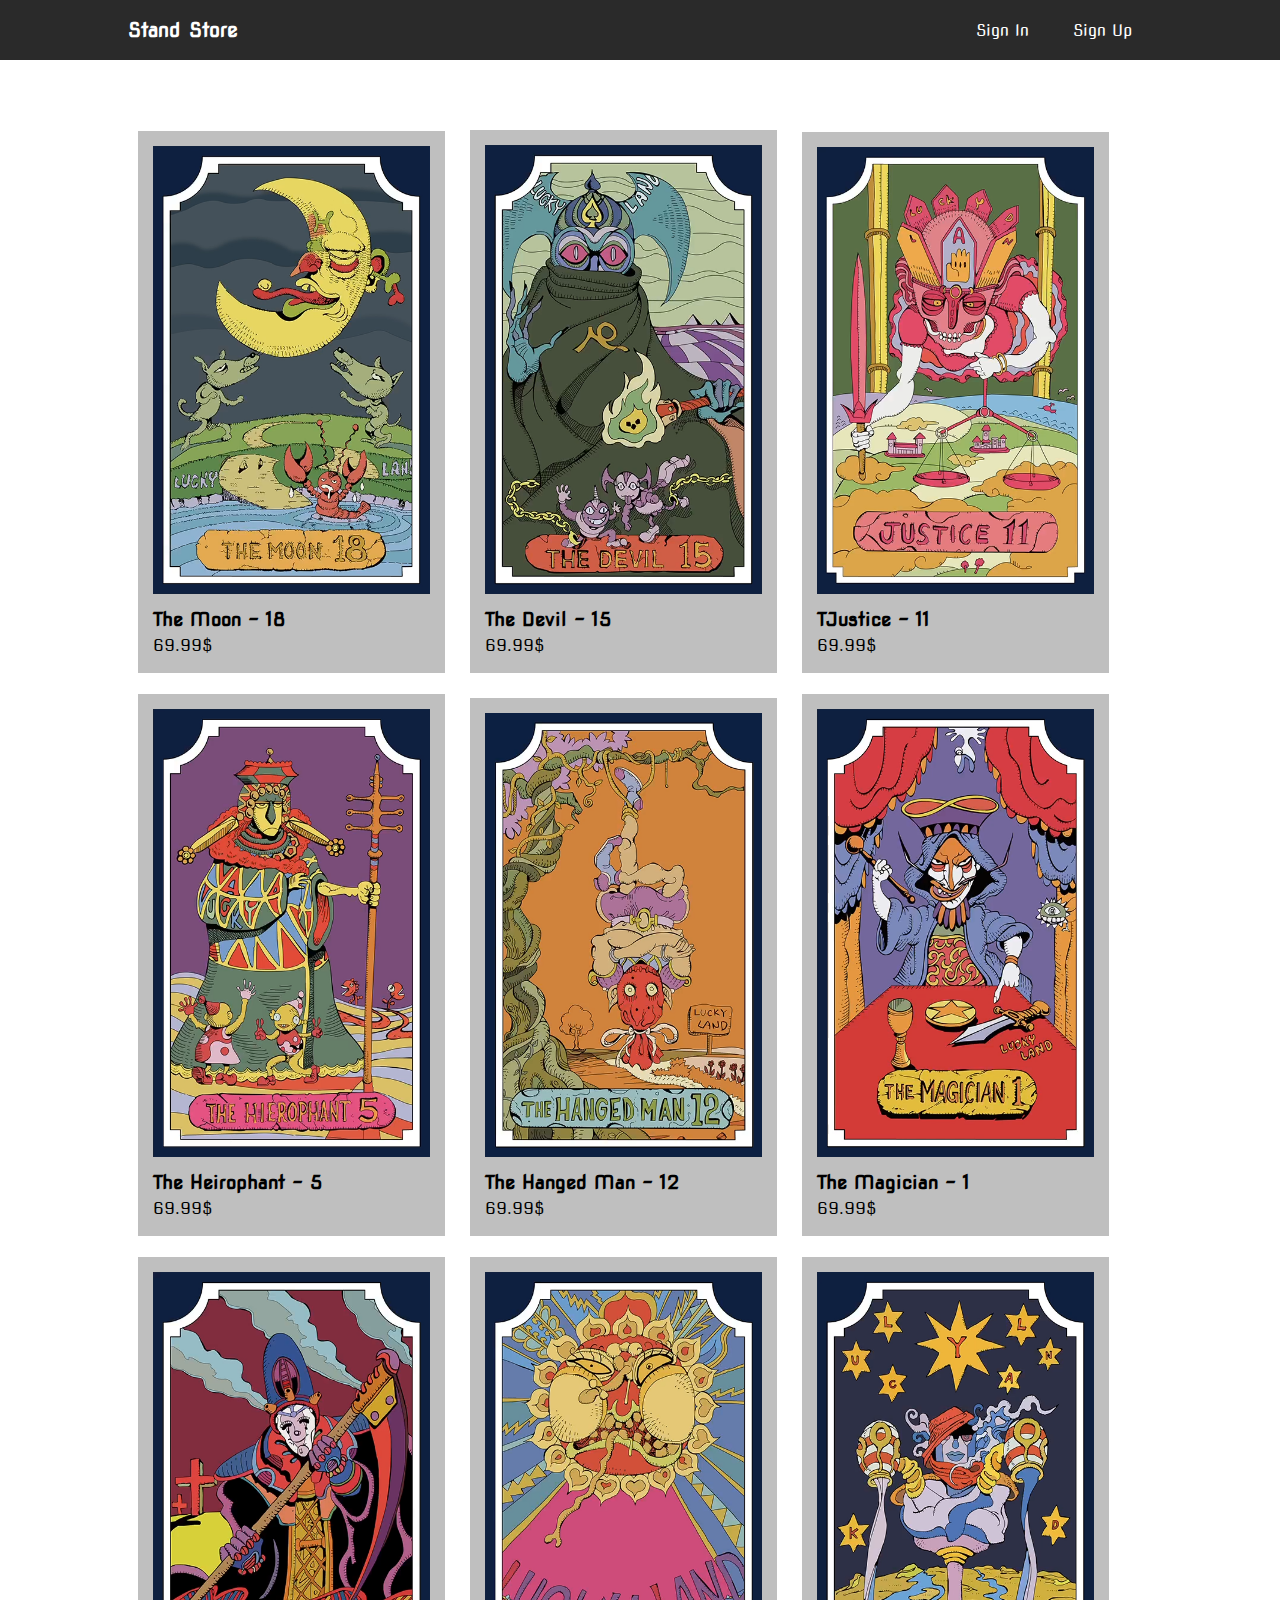
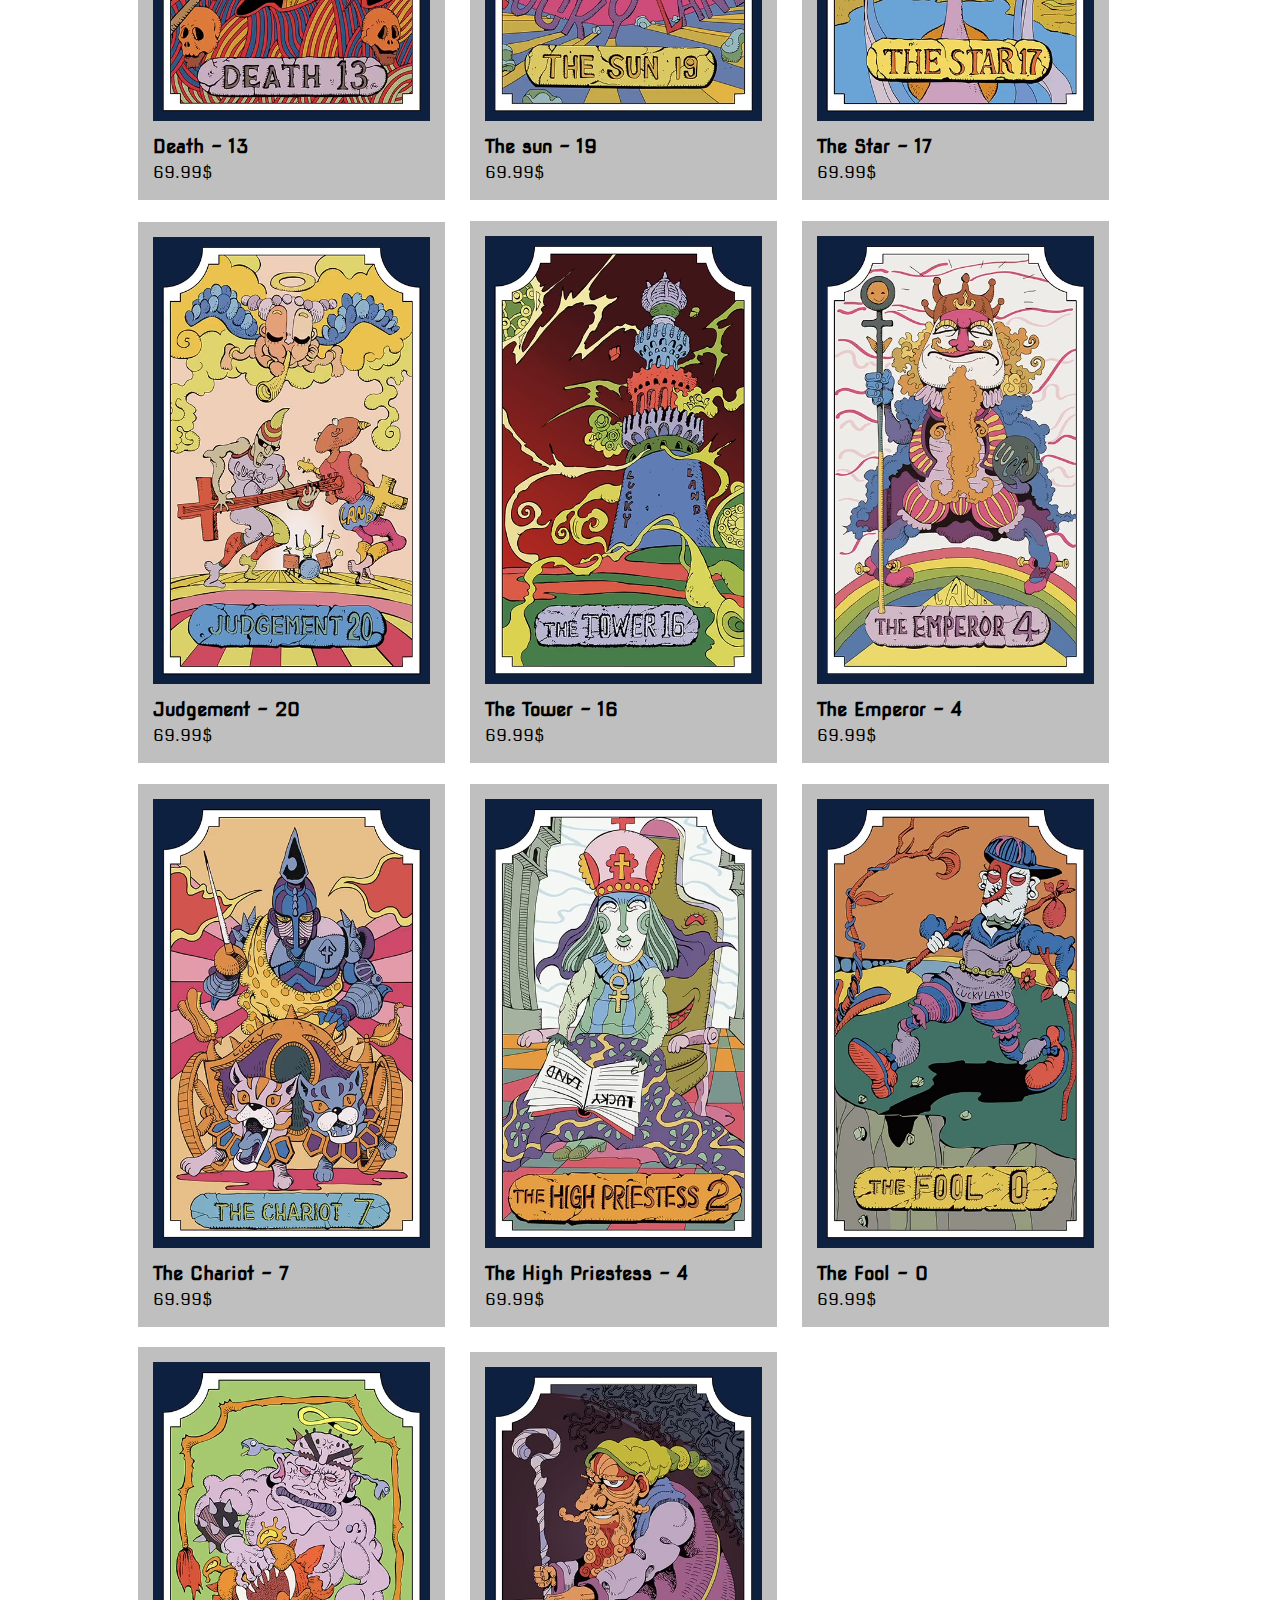
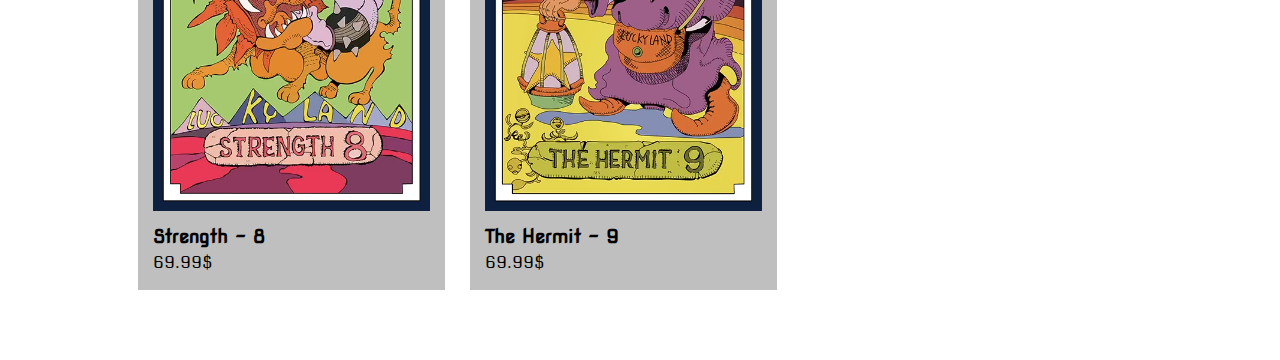
==== index.html @ e687d88b "." ====
<!DOCTYPE html>
<html lang="en">
  <head>
    <!-- Icons -->
    <link
      rel="stylesheet"
      href="https://cdnjs.cloudflare.com/ajax/libs/font-awesome/6.4.0/css/all.min.css"
    />
    <!-- Fonts -->
    <link
      href="https://fonts.googleapis.com/css?family=Nova+Square:regular"
      rel="stylesheet"
    />
    <!-- Links -->
    <link rel="stylesheet" href="css/style.css" />

    <!-- Meta -->
    <meta name="description" content="" />
    <meta name="keywords" content="" />
    <meta charset="UTF-8" />
    <meta http-equiv="X-UA-Compatible" content="IE=edge" />
    <meta name="viewport" content="width=device-width, initial-scale=1.0" />

    <title>Home</title>
  </head>
  <body>
    <script defer src="js/parts.js"></script>
    <script defer src="js/script.js"></script>

    <header id="main-header"><!-- Data is filled with JS --></header>

    <section class="home-page">
      <div class="sizing-container">
        <div class="product-content" id="product-frame">
          <!-- Data is filled with JS -->
        </div>
        <!-- ./home-content -->
      </div>
      <!-- ./sizing-container -->
    </section>
    <!-- ./home-page -->
  </body>
</html>
---- css/style.css ----
* {
  text-decoration: none;
  list-style-type: none;
  margin: 0;
  padding: 0;
  box-sizing: border-box;
}
.nova {
  font-family: "nova square", sans-serif;
}
.abs {
  position: absolute;
}
.rel {
  position: relative;
}
.sizing-container {
  width: 80%;
  margin: 0 auto;
}

/*---------------------------Header----------------------------*/
header {
  background-color: #2a2a2a;
  height: 60px;
}
.header-content {
  height: 60px;
  display: flex;
  align-items: center;
  justify-content: space-between;
}
.header-content .brand {
  font-weight: bolder;
  font-size: 50px;
}
.header-content .brand {
  font-family: "Nova Square", cursive;
  font-size: 20px;
  font-weight: bold;
  color: white;
}
nav {
  height: 100%;
  position: relative;
}
#pre-sign {
  position: absolute;
}
nav ul {
  display: flex;
}
nav ul li {
  width: 100px;
  text-align: center;
}
nav li a {
  font-family: "nova square", sans-serif;
  display: block;
  padding: 21px 10px;
  margin: 0 5px;
  color: white;
}
/*---------------------------Login & Signup Form----------------------------*/
.alert {
  color: red;
  text-align: center;
  margin: 60px;
  font-size: 40px;
  opacity: 0;
  transition: all 0.4s;
}
.section-form {
  position: absolute;
  transform: translate(-50%, -50%);
  top: 50%;
  left: 50%;
  width: 50%;
  height: auto;
  padding: 20px;
  background-color: #232323;
  border-radius: 20px;
  text-align: center;
}
.section-form h2 {
  font-weight: bolder;
  color: white;
  font-size: 35px;
  margin-bottom: 30px;
  cursor: default;
}

.section-form input[type="text"],
.section-form input[type="password"],
.section-form input[type="email"] {
  position: relative;
  display: inline-block;
  width: 250px;
  height: 30px;
  margin-bottom: 15px;
  padding-left: 25px;
  outline: none;
  border: 1px solid #b8b8b8b1;
  border-bottom: 2px solid blue;
}
.section-form input[type="submit"] {
  width: 150px;
  height: 40px;
  font-size: 16px;
  font-weight: 600;
  margin: 5px;
  border-radius: 20px;
  cursor: pointer;
  transition: all 0.2s;
}
.section-form input:invalid {
  border-bottom: 2px solid red;
}
.section-form input[type="submit"]:hover {
  transform: scale(1.1);
}
/*---------------------------Products----------------------------*/
.product-content {
  margin: 60px 0;
}
.product-item {
  position: relative;
  display: inline-block;
  width: 30%;
  margin: 1%;
  padding: 15px;
  background-color: rgba(75, 75, 75, 0.358);
  cursor: pointer;
  line-height: 1.5;
}
.product-item-img {
  margin-bottom: 5px;
  width: 100%;
  transition: all 0.2s;
}
.product-action {
  position: absolute;
  width: 100%;
  text-align: center;
  top: 45%;
  left: 50%;
  transform: translate(-50%, -50%);
  z-index: 2;
  opacity: 0;
  visibility: hidden;
  transition: all 0.3s;
}
.product-action-icon {
  padding: 20px;
  background-color: #2a2a2a;
  color: white;
  transition: all 0.2s;
  font-size: 20px;
}

.product-item::after {
  content: "";
  background-color: black;
  position: absolute;
  top: 0;
  bottom: 0;
  right: 0;
  left: 0;
  opacity: 0;
  transition: all 0.2s;
  z-index: 1;
}
.product-item:hover::after {
  opacity: 0.4;
}
.product-item:hover .product-action {
  opacity: 1;
  visibility: visible;
}
.product-item:hover > .product-item-img {
  transform: scale(1.03);
}
.product-action-icon:hover {
  padding: 25px;
}
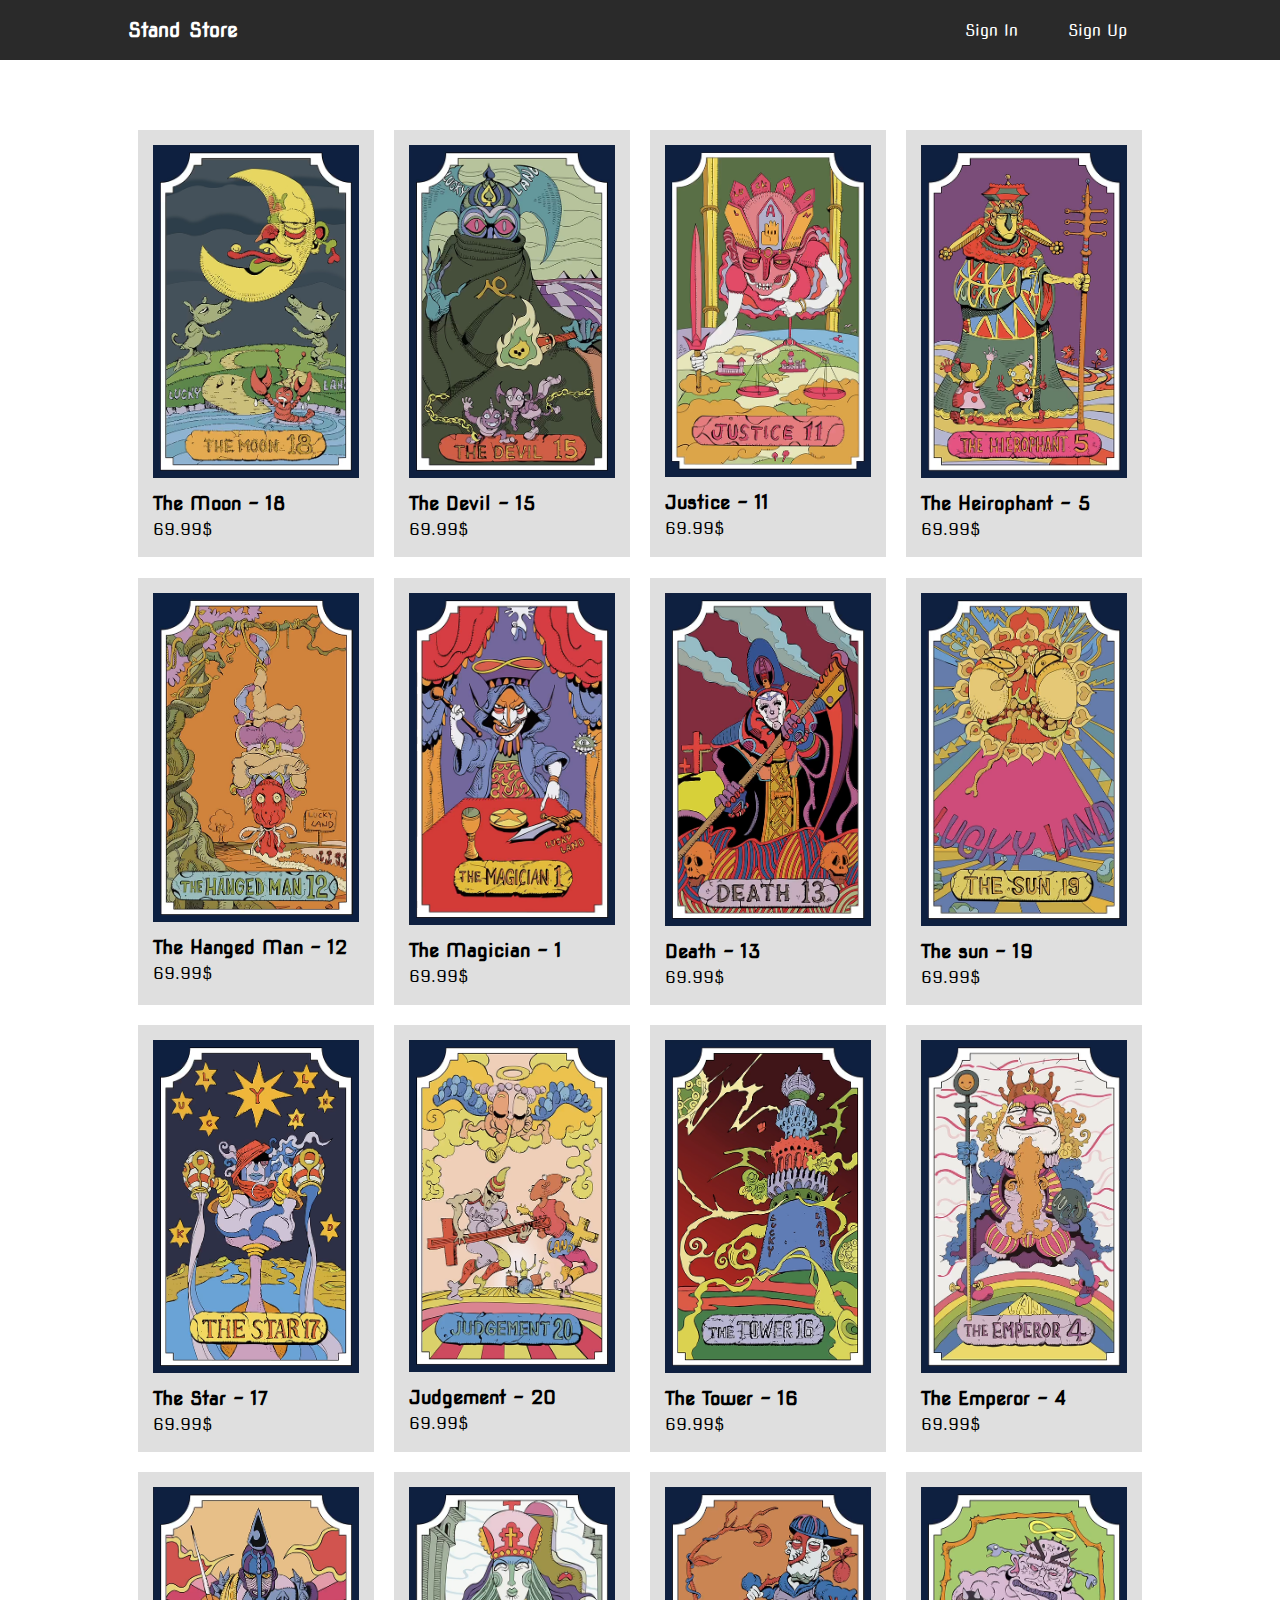
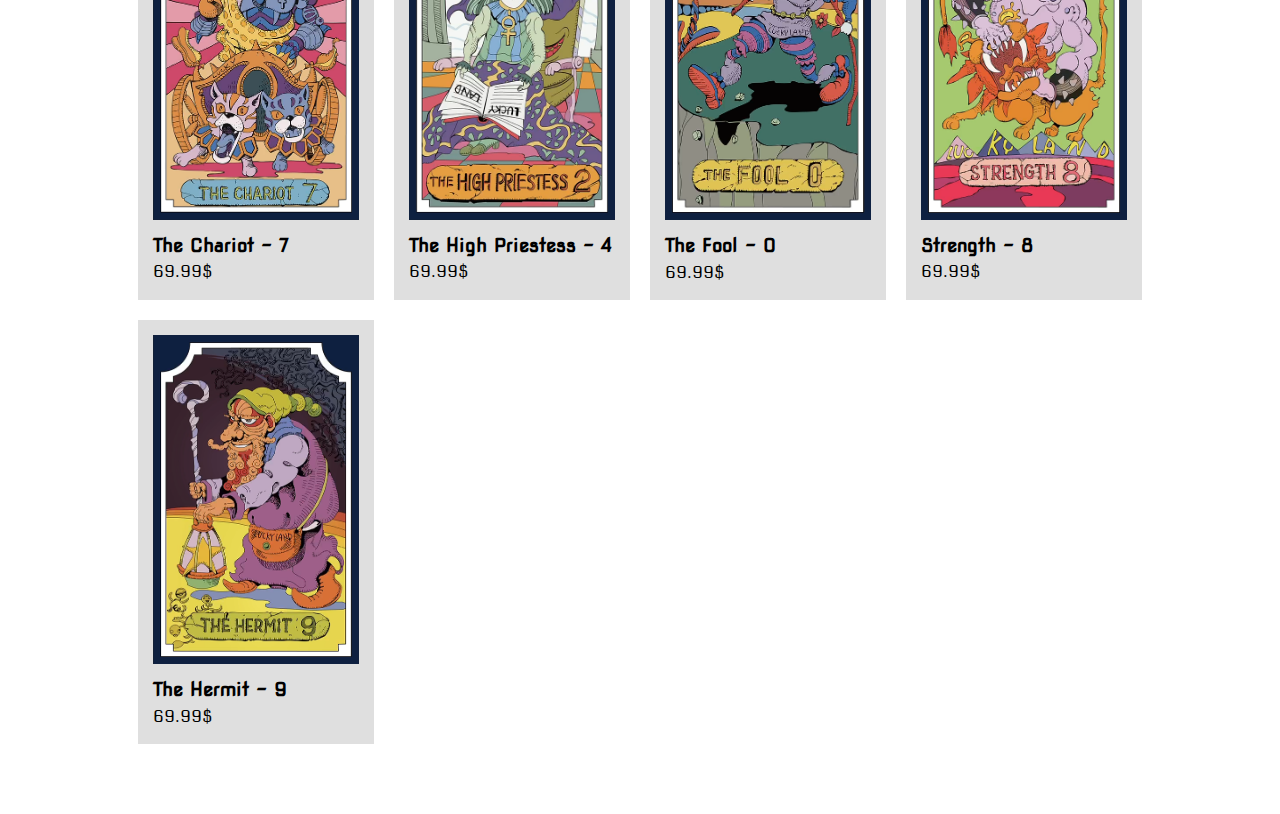
==== commit b3f8a82e: "added the mini cart window and finalized its style. fixed some js code in the script.js file:     fi" ====
--- a/index.html
+++ b/index.html
@@ -26,16 +26,16 @@
   <body>
     <script defer src="js/parts.js"></script>
     <script defer src="js/script.js"></script>
-
     <header id="main-header"><!-- Data is filled with JS --></header>
 
     <section class="home-page">
       <div class="sizing-container">
         <div class="product-content" id="product-frame">
-          <!-- Data is filled with JS -->
+          <!-- Data is filled via JS -->
         </div>
         <!-- ./home-content -->
       </div>
+
       <!-- ./sizing-container -->
     </section>
     <!-- ./home-page -->
--- a/css/style.css
+++ b/css/style.css
@@ -18,7 +18,6 @@
   width: 80%;
   margin: 0 auto;
 }
-
 /*---------------------------Header----------------------------*/
 header {
   background-color: #2a2a2a;
@@ -41,48 +40,118 @@
   color: white;
 }
 nav {
+  position: relative;
   height: 100%;
-  position: relative;
+  width: 400px;
 }
 #pre-sign {
   position: absolute;
 }
+#post-sign {
+  opacity: 0;
+  visibility: hidden;
+}
 nav ul {
   display: flex;
+  justify-content: end;
+  align-items: center;
+  height: 100%;
+  width: 100%;
 }
 nav ul li {
-  width: 100px;
-  text-align: center;
-}
-nav li a {
-  font-family: "nova square", sans-serif;
-  display: block;
-  padding: 21px 10px;
-  margin: 0 5px;
-  color: white;
+  display: flex;
+  justify-content: center;
+  align-items: center;
+  margin: 5px;
+}
+nav ul li a {
+  color: white;
+  padding: 20px;
+  transition: all 0.2s;
+}
+nav ul li a:hover {
+  color: firebrick;
+}
+#logged-cart {
+  position: relative;
+  height: 100%;
+}
+#logged-cart .mini-cart {
+  position: absolute;
+  top: 100%;
+  width: 300px;
+  text-align: center;
+  background-color: white;
+  border: 2px solid black;
+  border-top: none;
+  transform: scale(1, 0);
+  transform-origin: top;
+  transition: 0.2s;
+  z-index: 5;
+}
+
+#logged-cart .mini-cart-item {
+  height: 30px;
+  display: flex;
+  justify-content: space-between;
+  align-items: center;
+  padding: 0 10px;
+}
+#logged-cart .mini-cart-item:hover {
+  background-color: whitesmoke;
+  border-top: 1px solid black;
+  border-bottom: 1px solid black;
+  cursor: pointer;
+}
+#badge {
+  background-color: firebrick;
+  height: 30px;
+  min-width: 30px;
+  border-radius: 5px;
+  color: white;
+  text-align: center;
+  line-height: 30px;
+  font-weight: bold;
+  padding: 0 5px;
+}
+#logged-cart:hover .mini-cart {
+  transform: scale(1, 1);
 }
 /*---------------------------Login & Signup Form----------------------------*/
+.alerts {
+  height: 100px;
+}
 .alert {
+  top: 50%;
+  left: 50%;
+  transform: translate(-50%, -50%);
+  width: 100%;
+  text-align: center;
+  font-size: 30px;
+  font-weight: bold;
   color: red;
-  text-align: center;
-  margin: 60px;
-  font-size: 40px;
   opacity: 0;
   transition: all 0.4s;
 }
-.section-form {
+.login-form {
+  height: 250px;
+}
+.register-form {
+  height: 340px;
+}
+.form-content {
   position: absolute;
   transform: translate(-50%, -50%);
   top: 50%;
   left: 50%;
-  width: 50%;
+  min-width: 30%;
   height: auto;
   padding: 20px;
   background-color: #232323;
   border-radius: 20px;
   text-align: center;
 }
-.section-form h2 {
+.form-content h2 {
   font-weight: bolder;
   color: white;
   font-size: 35px;
@@ -90,46 +159,59 @@
   cursor: default;
 }
 
-.section-form input[type="text"],
-.section-form input[type="password"],
-.section-form input[type="email"] {
-  position: relative;
-  display: inline-block;
-  width: 250px;
+.form-content input[type="text"],
+.form-content input[type="password"],
+.form-content input[type="email"] {
+  position: relative;
+  display: block;
+  width: 60%;
   height: 30px;
+  margin: auto;
   margin-bottom: 15px;
   padding-left: 25px;
   outline: none;
   border: 1px solid #b8b8b8b1;
   border-bottom: 2px solid blue;
 }
-.section-form input[type="submit"] {
+.form-content input[type="submit"] {
   width: 150px;
   height: 40px;
   font-size: 16px;
   font-weight: 600;
-  margin: 5px;
+  margin: 5px 0 10px;
   border-radius: 20px;
   cursor: pointer;
   transition: all 0.2s;
 }
-.section-form input:invalid {
+.form-to {
+  color: white;
+  text-align: left;
+}
+.form-to a {
+  margin: 0 10px;
+  color: rgb(89, 89, 255);
+}
+/*---------------------------Login & Signup Form Effects----------------------------*/
+.form-content input:invalid {
   border-bottom: 2px solid red;
 }
-.section-form input[type="submit"]:hover {
+.form-content input[type="submit"]:hover {
   transform: scale(1.1);
 }
 /*---------------------------Products----------------------------*/
 .product-content {
+  display: flex;
   margin: 60px 0;
+  justify-content: space-between;
+  flex-wrap: wrap;
 }
 .product-item {
   position: relative;
   display: inline-block;
-  width: 30%;
+  width: 23%;
   margin: 1%;
   padding: 15px;
-  background-color: rgba(75, 75, 75, 0.358);
+  background-color: rgba(0, 0, 0, 0.125);
   cursor: pointer;
   line-height: 1.5;
 }
@@ -137,6 +219,7 @@
   margin-bottom: 5px;
   width: 100%;
   transition: all 0.2s;
+  z-index: 2;
 }
 .product-action {
   position: absolute;
@@ -149,15 +232,19 @@
   opacity: 0;
   visibility: hidden;
   transition: all 0.3s;
+  z-index: 4;
 }
 .product-action-icon {
-  padding: 20px;
+  padding: 5%;
   background-color: #2a2a2a;
   color: white;
-  transition: all 0.2s;
-  font-size: 20px;
-}
-
+  font-size: x-large;
+  transition: all 0.2s;
+  /*Attributes for the button only*/
+  border: none;
+  cursor: pointer;
+}
+/*---------------------------Products Effects----------------------------*/
 .product-item::after {
   content: "";
   background-color: black;
@@ -168,7 +255,7 @@
   left: 0;
   opacity: 0;
   transition: all 0.2s;
-  z-index: 1;
+  z-index: 3;
 }
 .product-item:hover::after {
   opacity: 0.4;
@@ -181,5 +268,5 @@
   transform: scale(1.03);
 }
 .product-action-icon:hover {
-  padding: 25px;
-}
+  padding: 7%;
+}
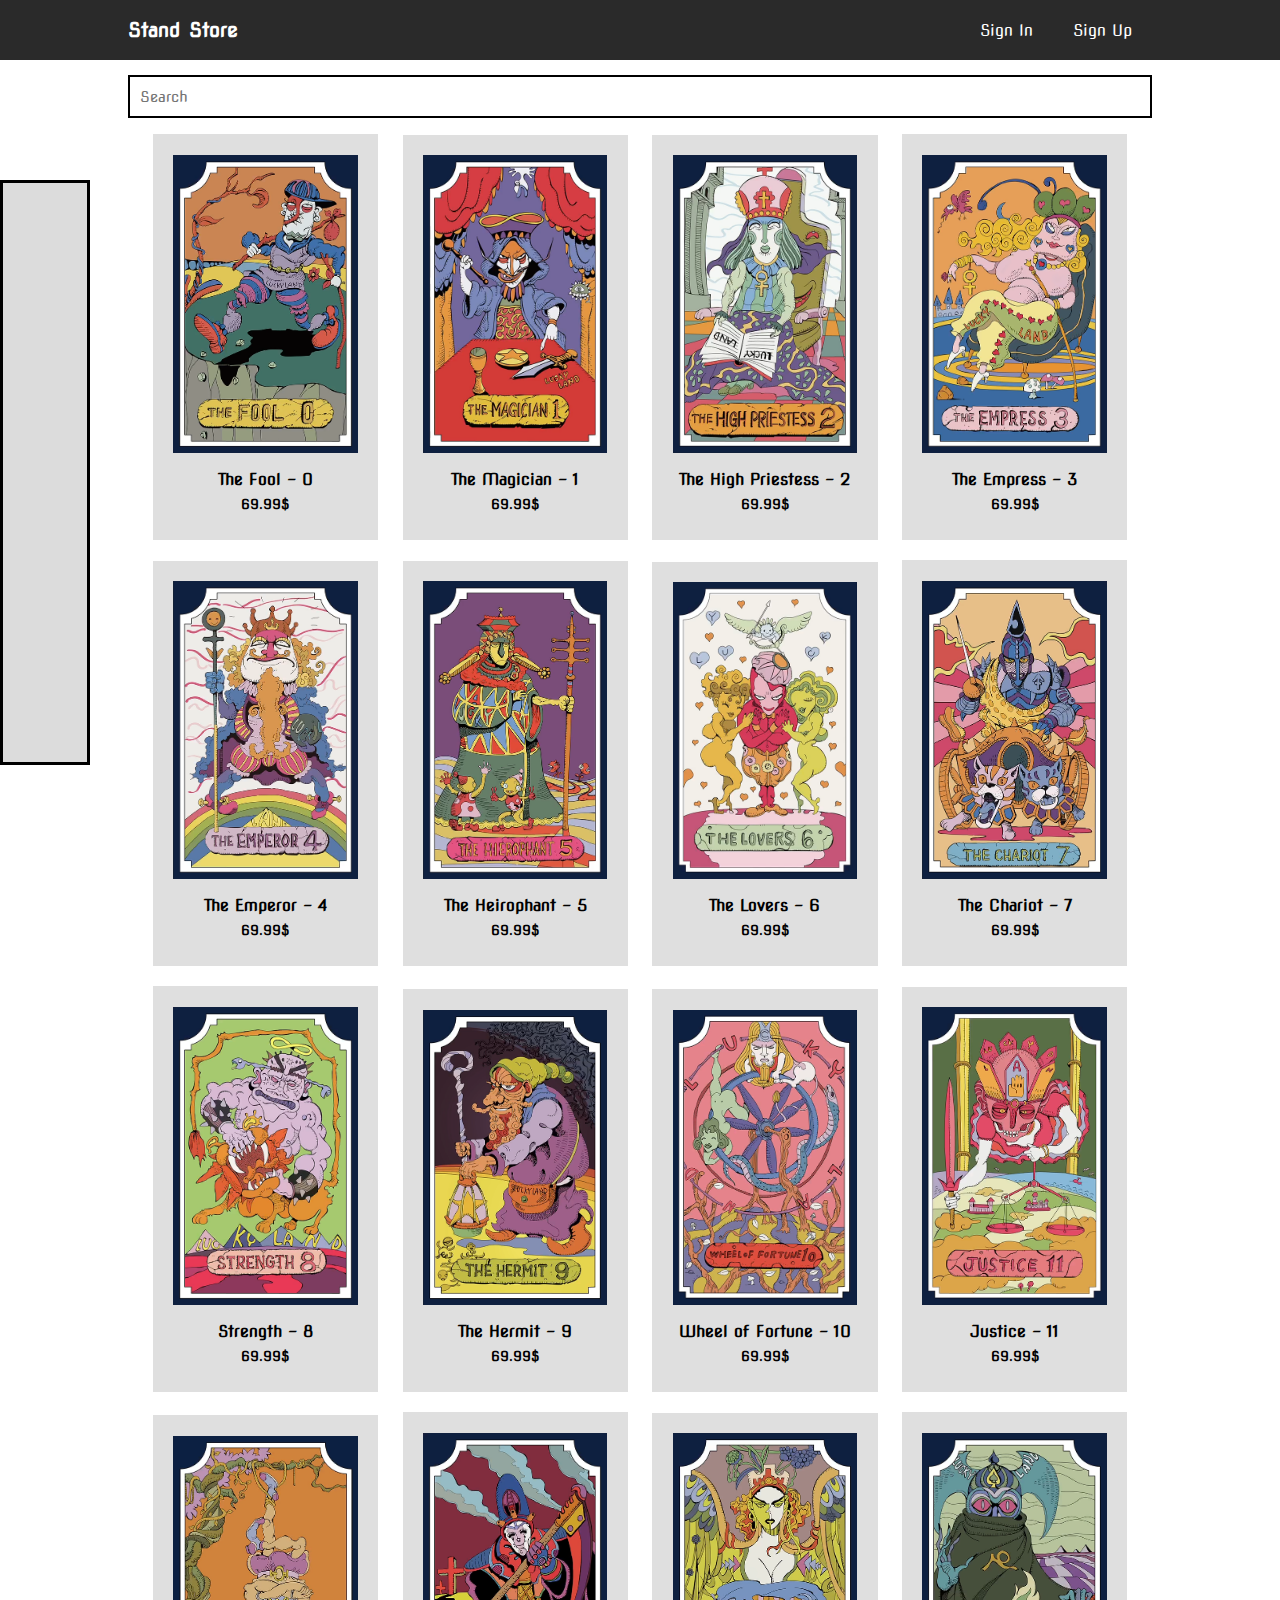
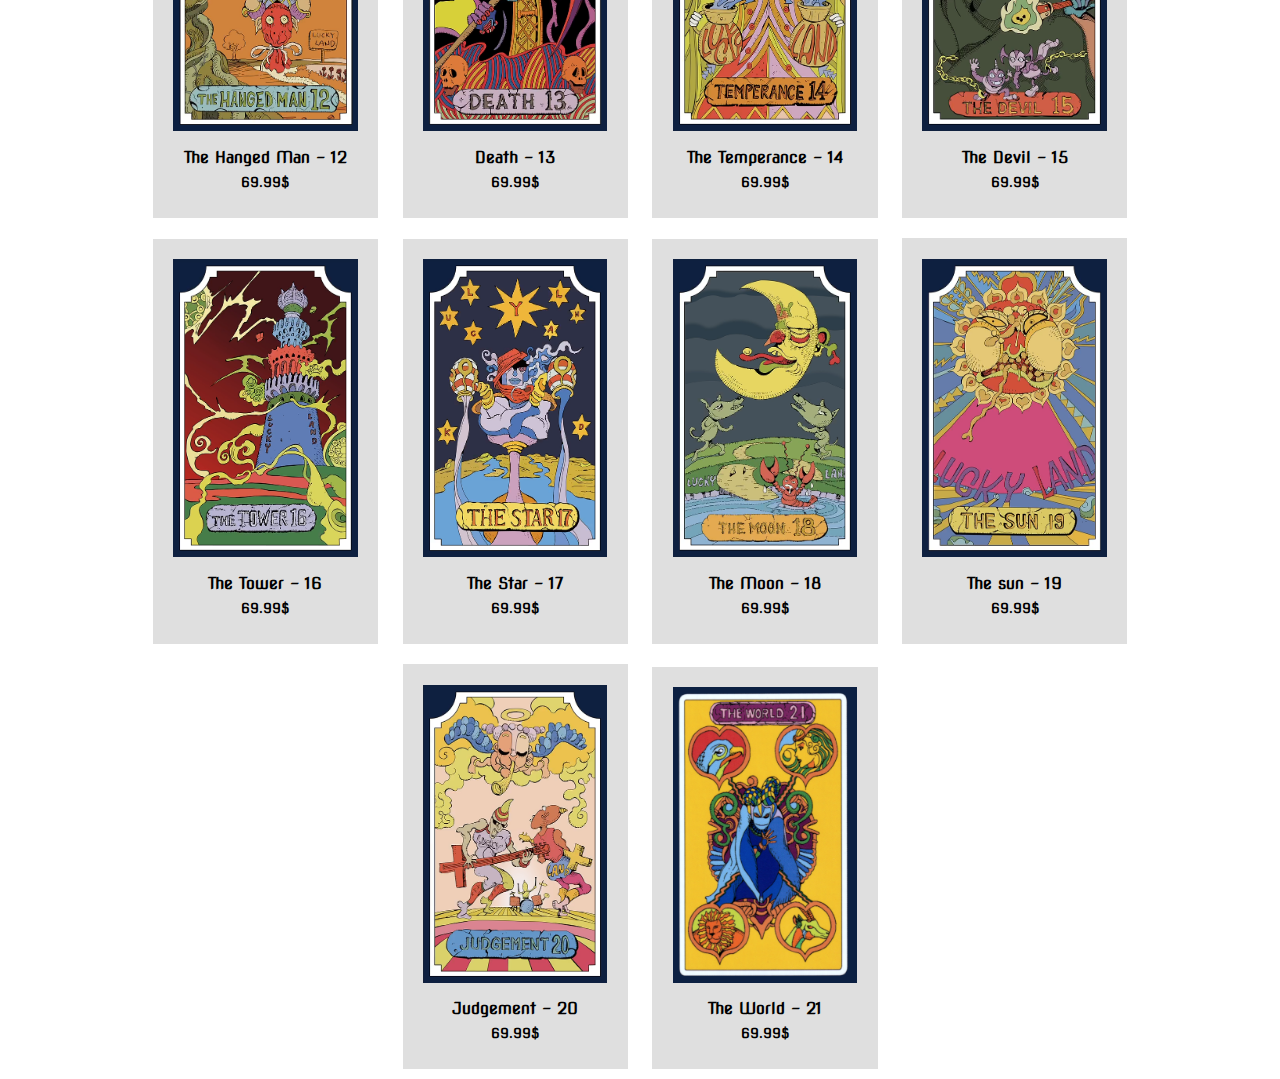
==== commit 5b137777: "added some more cool stuff lol" ====
--- a/index.html
+++ b/index.html
@@ -25,8 +25,13 @@
   </head>
   <body>
     <script defer src="js/parts.js"></script>
+    <script defer src="js/productDetails.js"></script>
     <script defer src="js/script.js"></script>
+    <script defer src="js/userAuth.js"></script>
+
     <header id="main-header"><!-- Data is filled with JS --></header>
+
+    <aside id="side-bar"><!-- Data is filled with JS --></aside>
 
     <section class="home-page">
       <div class="sizing-container">
@@ -35,9 +40,9 @@
         </div>
         <!-- ./home-content -->
       </div>
-
       <!-- ./sizing-container -->
     </section>
     <!-- ./home-page -->
+    
   </body>
 </html>
--- a/css/style.css
+++ b/css/style.css
@@ -1,3 +1,5 @@
+/*--------------------------General----------------------------*/
+/* #region  */
 * {
   text-decoration: none;
   list-style-type: none;
@@ -18,10 +20,16 @@
   width: 80%;
   margin: 0 auto;
 }
+.firebrick {
+  color: firebrick;
+}
+/* #endregion */
 /*---------------------------Header----------------------------*/
+/* #region  */
 header {
   background-color: #2a2a2a;
   height: 60px;
+  margin-bottom: 5%;
 }
 .header-content {
   height: 60px;
@@ -62,11 +70,13 @@
   display: flex;
   justify-content: center;
   align-items: center;
-  margin: 5px;
+  height: 100%;
+  width: auto;
+  margin: 0 5%;
 }
 nav ul li a {
   color: white;
-  padding: 20px;
+  padding: 15% 0;
   transition: all 0.2s;
 }
 nav ul li a:hover {
@@ -79,7 +89,9 @@
 #logged-cart .mini-cart {
   position: absolute;
   top: 100%;
-  width: 300px;
+  max-height: 500px;
+  overflow: auto;
+  width: 300%;
   text-align: center;
   background-color: white;
   border: 2px solid black;
@@ -95,29 +107,45 @@
   display: flex;
   justify-content: space-between;
   align-items: center;
-  padding: 0 10px;
-}
+  padding: 0 5%;
+}
+#badge {
+  width: 37px;
+  padding: 2px 0;
+  background-color: firebrick;
+  color: white;
+  font-weight: bold;
+  border-radius: 5px;
+  text-align: center;
+}
+
+#search {
+  width: 100%;
+  margin-top: 1.5%;
+  padding: 1%;
+  font-size: 15px;
+  border: 2px solid black;
+
+  opacity: 0;
+  visibility: hidden;
+}
+#search:focus {
+  outline: none;
+}
+
 #logged-cart .mini-cart-item:hover {
   background-color: whitesmoke;
   border-top: 1px solid black;
   border-bottom: 1px solid black;
   cursor: pointer;
 }
-#badge {
-  background-color: firebrick;
-  height: 30px;
-  min-width: 30px;
-  border-radius: 5px;
-  color: white;
-  text-align: center;
-  line-height: 30px;
-  font-weight: bold;
-  padding: 0 5px;
-}
+
 #logged-cart:hover .mini-cart {
   transform: scale(1, 1);
 }
-/*---------------------------Login & Signup Form----------------------------*/
+/* #endregion */
+/*----------------------Login & Signup Form--------------------*/
+/* #region  */
 .alerts {
   height: 100px;
 }
@@ -191,35 +219,43 @@
   margin: 0 10px;
   color: rgb(89, 89, 255);
 }
-/*---------------------------Login & Signup Form Effects----------------------------*/
+
+/*-----------------Login & Signup Form Effects-----------------*/
 .form-content input:invalid {
   border-bottom: 2px solid red;
 }
 .form-content input[type="submit"]:hover {
   transform: scale(1.1);
 }
-/*---------------------------Products----------------------------*/
+/* #endregion */
+/*----------------------Main Page Products---------------------*/
+/* #region  */
 .product-content {
-  display: flex;
-  margin: 60px 0;
-  justify-content: space-between;
-  flex-wrap: wrap;
+  text-align: center;
+  width: 100%;
 }
 .product-item {
   position: relative;
   display: inline-block;
-  width: 23%;
+  width: 22%;
+  height: 30%;
   margin: 1%;
-  padding: 15px;
+  padding: 2%;
   background-color: rgba(0, 0, 0, 0.125);
   cursor: pointer;
-  line-height: 1.5;
 }
 .product-item-img {
   margin-bottom: 5px;
   width: 100%;
   transition: all 0.2s;
   z-index: 2;
+}
+.product-item-title,
+.product-item-price {
+  white-space: nowrap;
+  overflow: hidden;
+  text-overflow: ellipsis;
+  margin: 4% 0;
 }
 .product-action {
   position: absolute;
@@ -238,13 +274,13 @@
   padding: 5%;
   background-color: #2a2a2a;
   color: white;
-  font-size: x-large;
   transition: all 0.2s;
   /*Attributes for the button only*/
   border: none;
   cursor: pointer;
 }
-/*---------------------------Products Effects----------------------------*/
+
+/*--------------------Main Page Products Effects--------------------*/
 .product-item::after {
   content: "";
   background-color: black;
@@ -255,7 +291,7 @@
   left: 0;
   opacity: 0;
   transition: all 0.2s;
-  z-index: 3;
+  z-index: -1;
 }
 .product-item:hover::after {
   opacity: 0.4;
@@ -270,3 +306,107 @@
 .product-action-icon:hover {
   padding: 7%;
 }
+/* #endregion */
+/*------------------------Cart Page----------------------------*/
+/* #region  */
+.cart-frame {
+  width: 100%;
+  height: auto;
+  padding: 20px;
+  margin-bottom: 5%;
+  border: 2px solid;
+  position: relative;
+}
+.cart-item {
+  position: relative;
+  background-color: #00000020;
+  height: auto;
+  padding: 1%;
+  margin: 1% 0;
+}
+.cart-item img {
+  width: 10%;
+  vertical-align: middle;
+}
+.cart-item h4,
+.cart-item h5 {
+  position: absolute;
+  left: 14%;
+}
+.cart-item h4 {
+  top: 20%;
+}
+.cart-item h5 {
+  top: 40%;
+}
+.cart-item-actions {
+  position: absolute;
+  bottom: 0%;
+  right: 0%;
+  width: 84px;
+}
+.cart-item-actions button {
+  position: absolute;
+  width: 40px;
+  height: 25px;
+  background-color: white;
+  border: 1px solid rgba(0, 0, 0, 0.378);
+  cursor: pointer;
+  line-height: 25px;
+  transform: translate(0, -100%);
+}
+.remove-from-cart {
+  left: 0%;
+}
+.save-for-later {
+  right: 0;
+}
+/*-----------------Cart Page Effects-----------------*/
+.cart-item:hover {
+  outline: 2px solid;
+}
+/* #endregion */
+/*-------------------Product Details Page----------------------*/
+/* #region  */
+#product-details {
+  display: flex;
+}
+#product-details img {
+  width: 50%;
+  height: 100%;
+  margin-right: 2%;
+  outline: 2px solid;
+  padding: 1%;
+}
+.product-text * {
+  background-color: antiquewhite;
+  padding: 5px;
+}
+.product-text h2 {
+  font-size: 40px;
+}
+.product-text p {
+  margin: 2% 0;
+}
+/* #endregion */
+/*---------------------Side Bar Favorites----------------------*/
+#side-bar {
+  height: 65%;
+  width: 7%;
+  background-color: gainsboro;
+  position: absolute;
+  top: 20%;
+  overflow-x: auto;
+  border: 3px solid;
+}
+
+.side-product-frame img {
+  width: 60%;
+  text-align: center;
+  display: block;
+  margin: 5% auto;
+  transition: all 0.5;
+}
+.side-product-frame img:hover{
+    transform: scale(1.05);
+}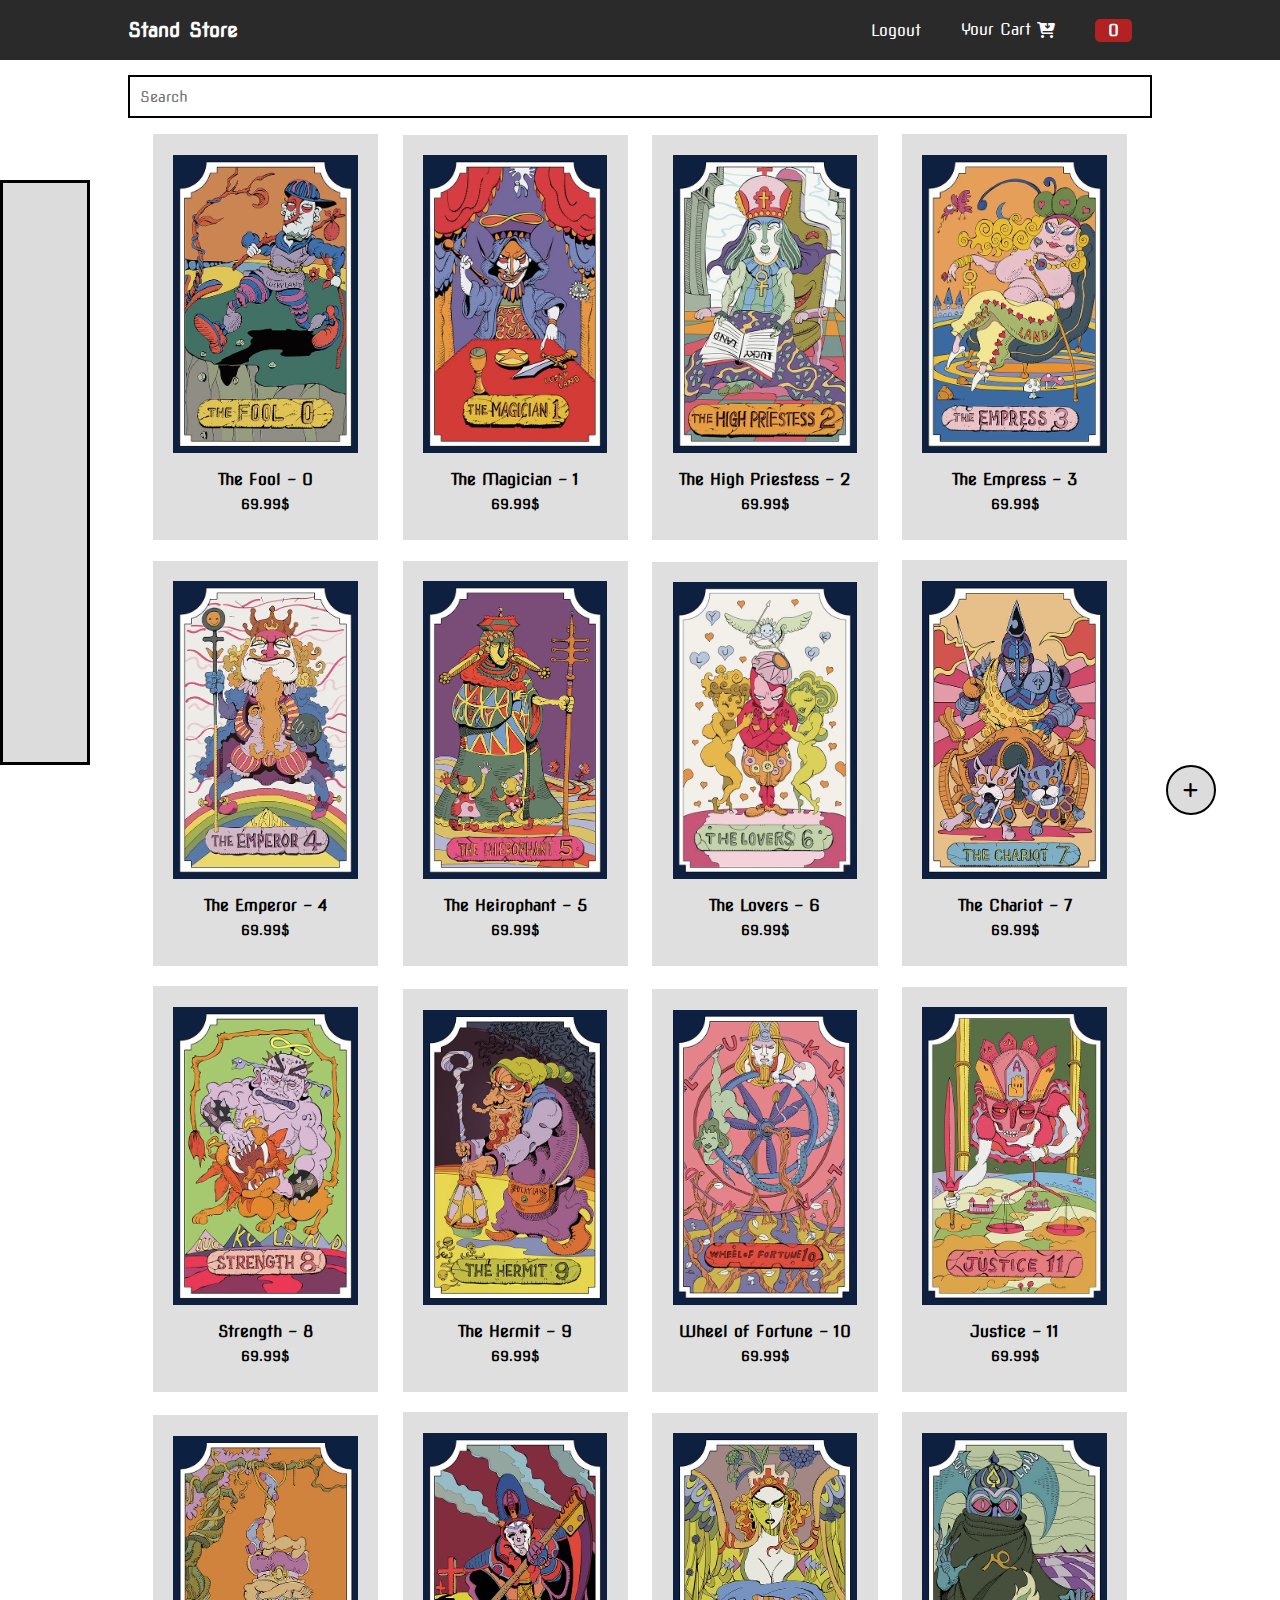
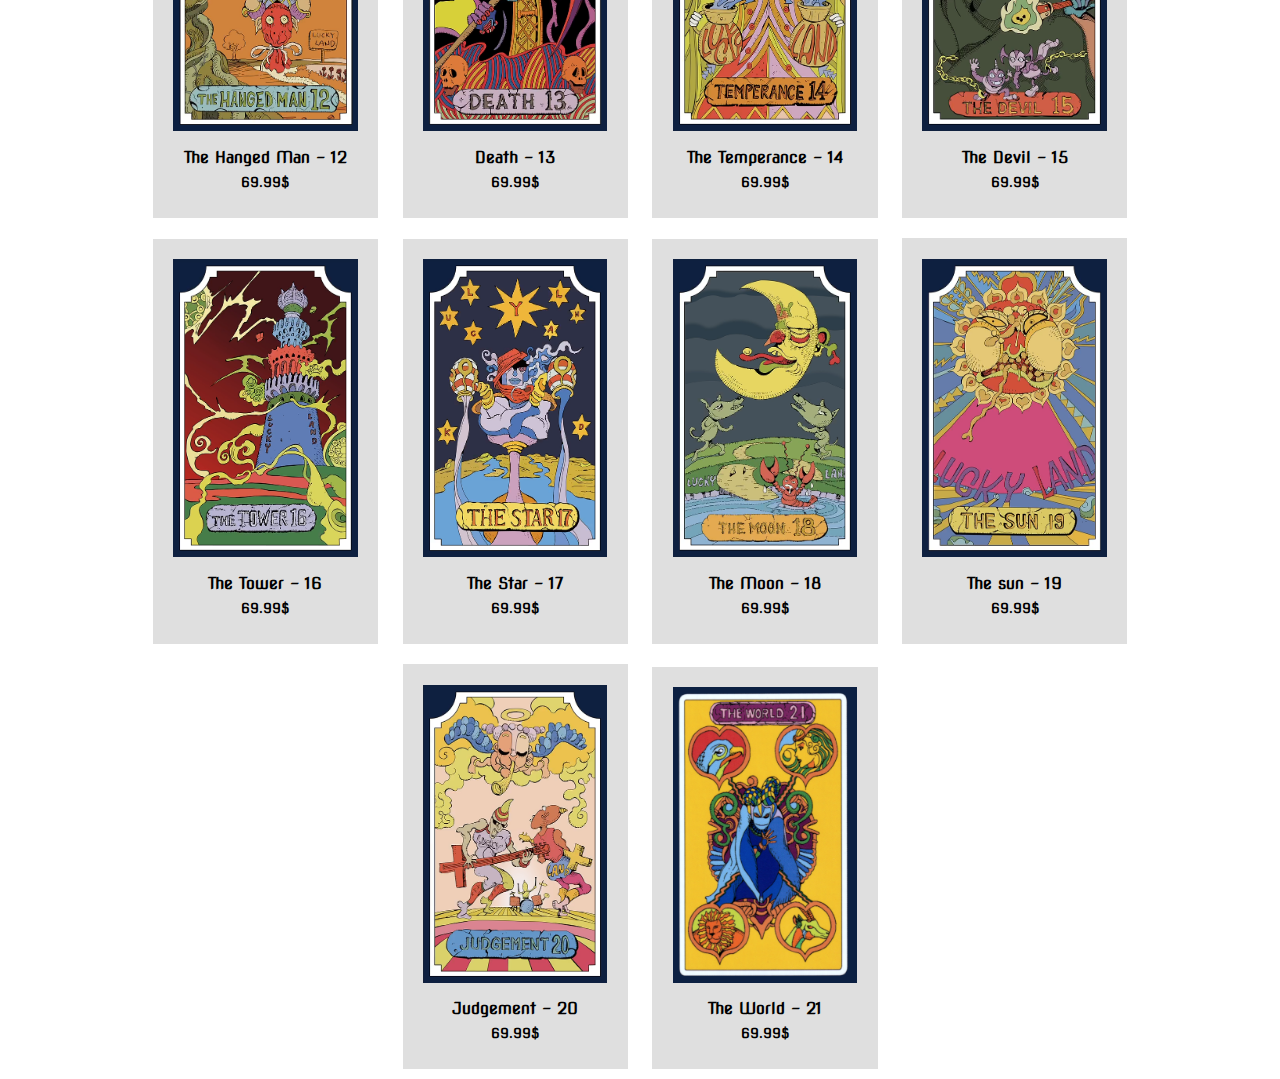
==== commit 3784bec8: "..." ====
--- a/index.html
+++ b/index.html
@@ -41,6 +41,7 @@
         <!-- ./home-content -->
       </div>
       <!-- ./sizing-container -->
+      <button class="create-product" onclick="passedToCreation()"><i class="fa-solid fa-plus"></i></button>
     </section>
     <!-- ./home-page -->
     
--- a/css/style.css
+++ b/css/style.css
@@ -279,7 +279,22 @@
   border: none;
   cursor: pointer;
 }
-
+.create-product {
+  width: 50px;
+  height: 50px;
+  background-color: gainsboro;
+  border: 2px solid;
+  border-radius: 25px;
+  position: fixed;
+  right: 5%;
+  top: 85%;
+  cursor: pointer;
+  transition: all 0.2s;
+}
+.create-product i {
+  font-size: 17px;
+  transition: all 0.2s;
+}
 /*--------------------Main Page Products Effects--------------------*/
 .product-item::after {
   content: "";
@@ -306,6 +321,13 @@
 .product-action-icon:hover {
   padding: 7%;
 }
+.create-product:hover {
+  background-color: whitesmoke;
+}
+.create-product:hover i {
+  color: firebrick;
+  font-size: 25px;
+}
 /* #endregion */
 /*------------------------Cart Page----------------------------*/
 /* #region  */
@@ -319,7 +341,7 @@
 }
 .cart-item {
   position: relative;
-  background-color: #00000020;
+  background-color: gainsboro;
   height: auto;
   padding: 1%;
   margin: 1% 0;
@@ -327,6 +349,7 @@
 .cart-item img {
   width: 10%;
   vertical-align: middle;
+  cursor: pointer;
 }
 .cart-item h4,
 .cart-item h5 {
@@ -390,11 +413,12 @@
 }
 /* #endregion */
 /*---------------------Side Bar Favorites----------------------*/
+/* #region  */
 #side-bar {
   height: 65%;
   width: 7%;
   background-color: gainsboro;
-  position: absolute;
+  position: fixed;
   top: 20%;
   overflow-x: auto;
   border: 3px solid;
@@ -407,6 +431,48 @@
   margin: 5% auto;
   transition: all 0.5;
 }
-.side-product-frame img:hover{
-    transform: scale(1.05);
-}+.side-product-frame img:hover {
+  transform: scale(1.05);
+}
+/* #endregion */
+/*-----------------------Product Creation----------------------*/
+/* #region  */
+#creation-form .image-uploader {
+  display: flex;
+  align-items: center;
+}
+#creation-form .image-preview {
+  width: 200px;
+  height: 100px;
+  background-color: gainsboro;
+}
+.image-preview img {
+  width: 100%;
+}
+#creation-form .created-image {
+}
+#creation-form .inp {
+  display: block;
+  width: 100%;
+  padding: 1%;
+  margin: 1% 0;
+  font-size: 16px;
+}
+#creation-form .created-submit {
+  width: 10%;
+  padding: 1%;
+  display: block;
+  margin: 0 auto;
+  background-color: whitesmoke;
+  border: 2px solid black;
+  cursor: pointer;
+}
+/*------------------Product Creation Effects-------------------*/
+#creation-form .created-submit:hover {
+  background-color: gainsboro;
+  color: firebrick;
+}
+#creation-form .inp:focus {
+  outline: 2px solid firebrick;
+}
+/* #endregion */
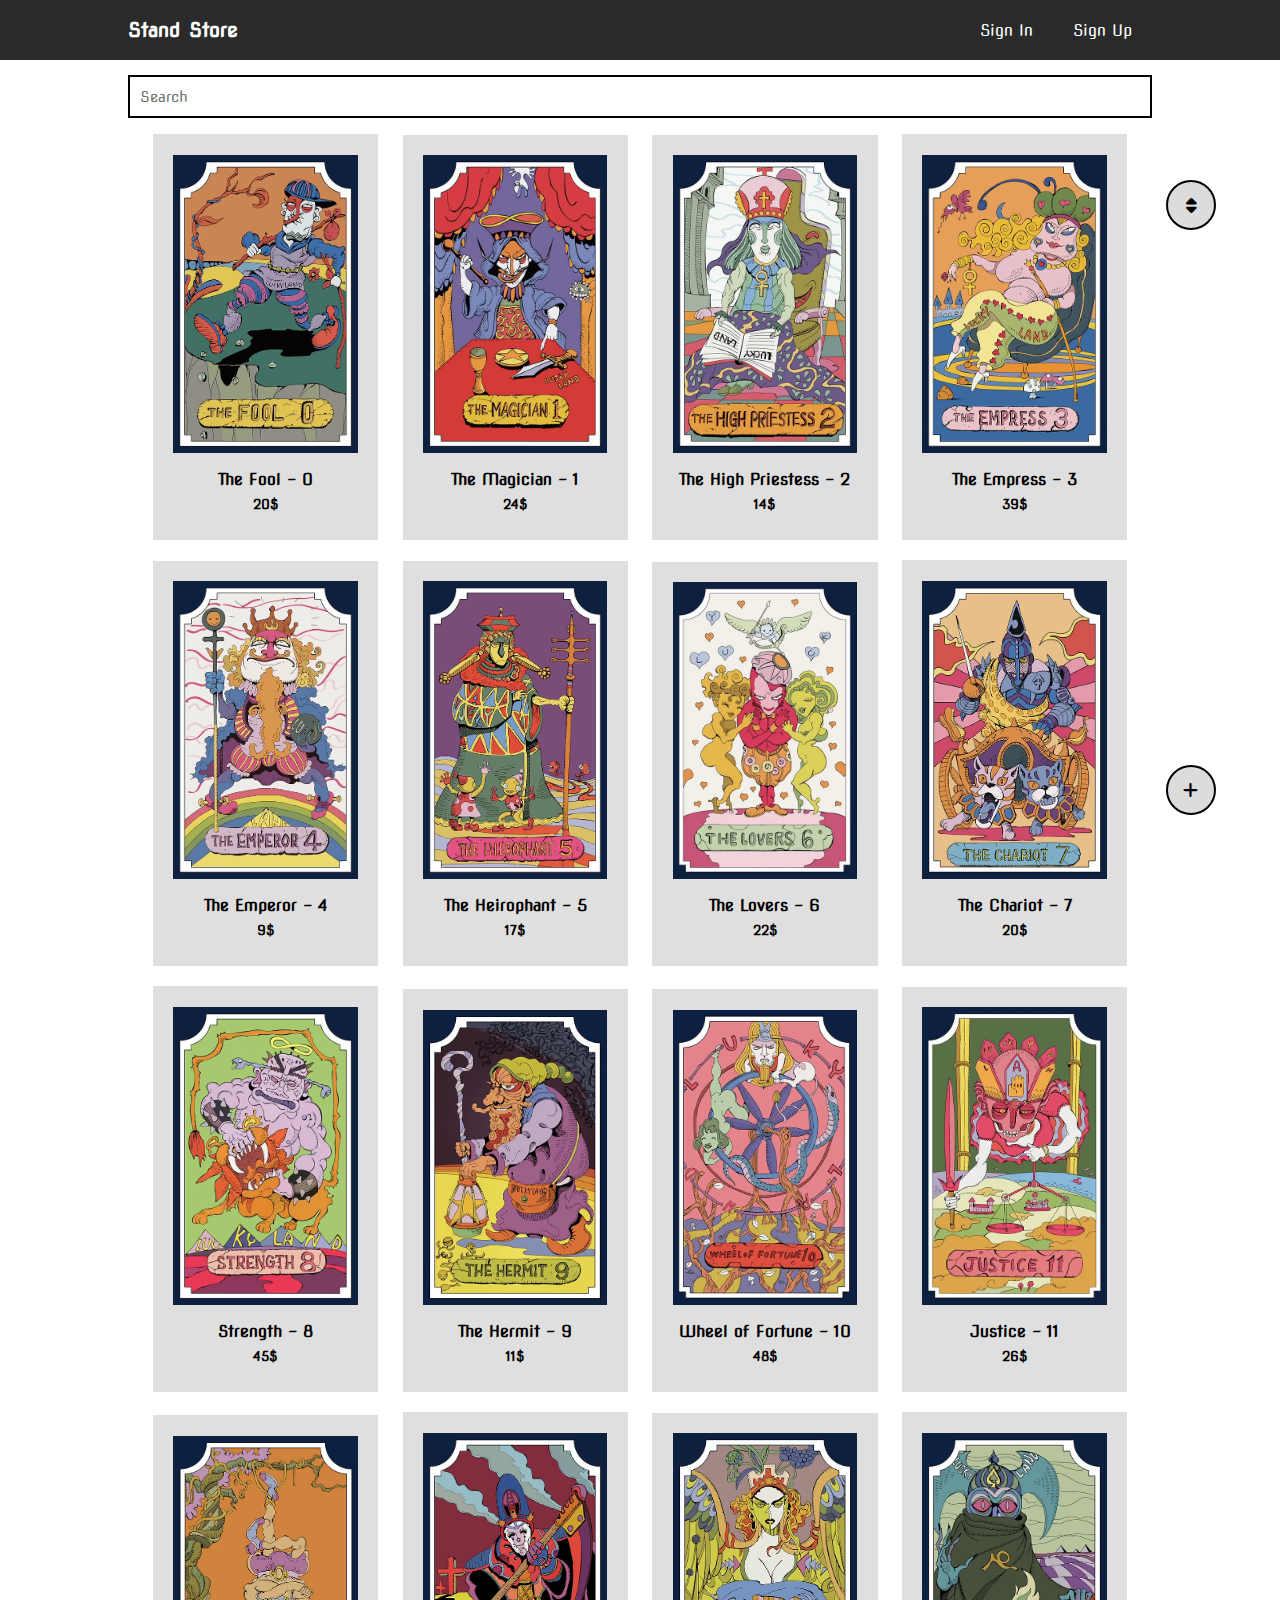
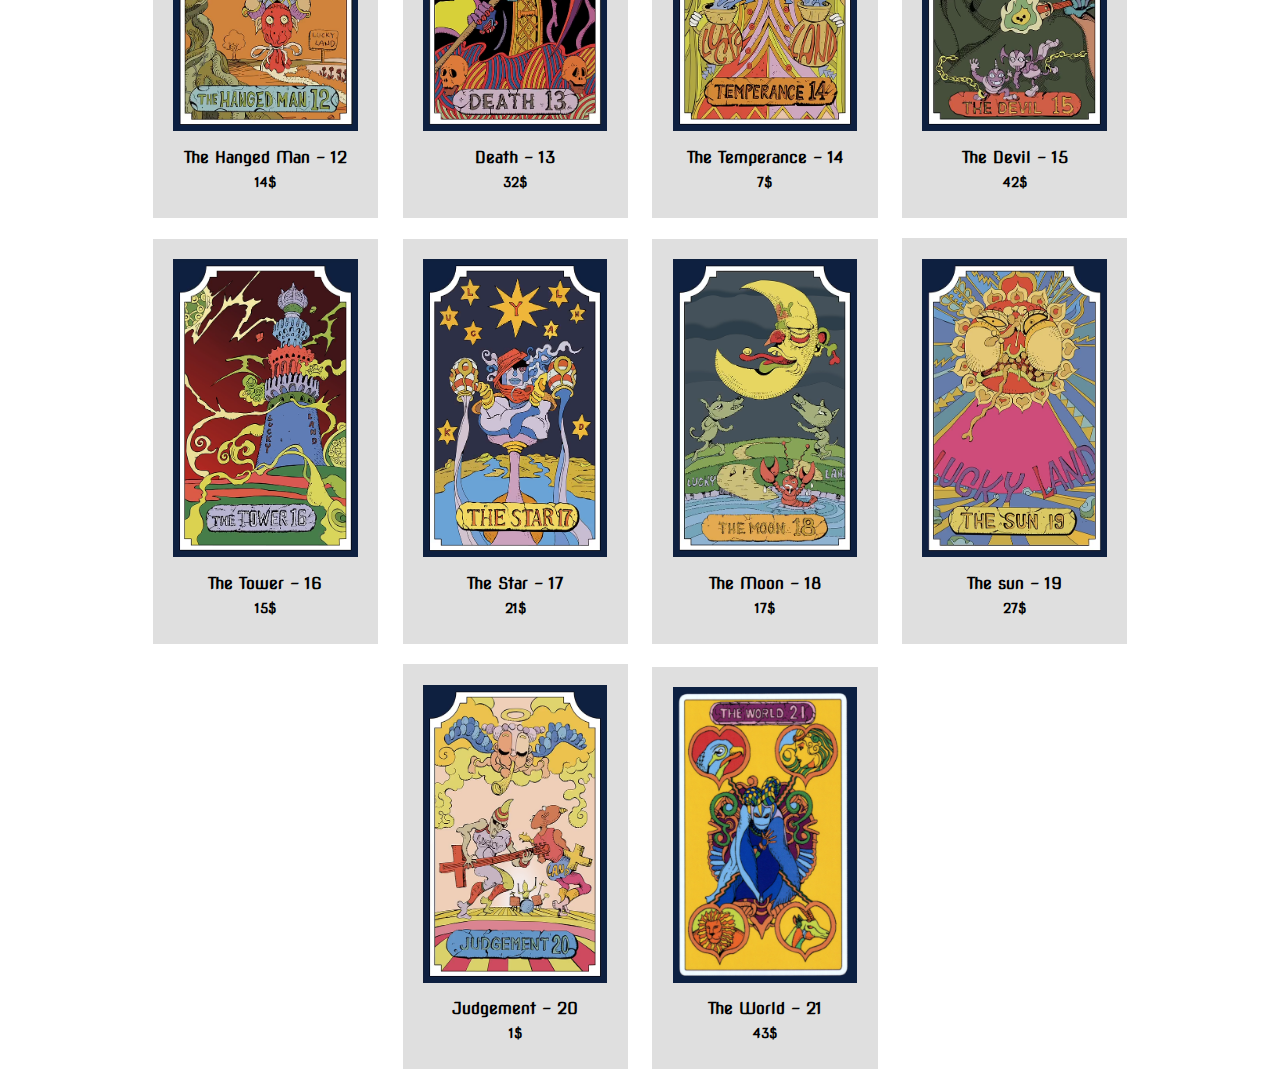
==== commit 8584c3d7: "Finished the project" ====
--- a/index.html
+++ b/index.html
@@ -34,6 +34,9 @@
     <aside id="side-bar"><!-- Data is filled with JS --></aside>
 
     <section class="home-page">
+      <div id="product-filter">
+        <!-- Data is filled via JS -->
+      </div>
       <div class="sizing-container">
         <div class="product-content" id="product-frame">
           <!-- Data is filled via JS -->
@@ -41,9 +44,14 @@
         <!-- ./home-content -->
       </div>
       <!-- ./sizing-container -->
-      <button class="create-product" onclick="passedToCreation()"><i class="fa-solid fa-plus"></i></button>
+      <button
+        title="Create a new product"
+        class="create-product"
+        onclick="passedToCreation()"
+      >
+        <i class="fa-solid fa-plus"></i>
+      </button>
     </section>
     <!-- ./home-page -->
-    
   </body>
 </html>
--- a/css/style.css
+++ b/css/style.css
@@ -103,11 +103,17 @@
 }
 
 #logged-cart .mini-cart-item {
-  height: 30px;
+  height: auto;
   display: flex;
   justify-content: space-between;
   align-items: center;
-  padding: 0 5%;
+  padding: 3%;
+}
+.mini-cart-item h5 {
+  white-space: nowrap;
+  overflow: hidden;
+  text-overflow: ellipsis;
+  margin-right: 20px;
 }
 #badge {
   width: 37px;
@@ -243,6 +249,7 @@
   padding: 2%;
   background-color: rgba(0, 0, 0, 0.125);
   cursor: pointer;
+  transition: all 0.2s;
 }
 .product-item-img {
   margin-bottom: 5px;
@@ -270,6 +277,7 @@
   transition: all 0.3s;
   z-index: 4;
 }
+
 .product-action-icon {
   padding: 5%;
   background-color: #2a2a2a;
@@ -279,7 +287,21 @@
   border: none;
   cursor: pointer;
 }
+#delete-product {
+  padding: 5% 15%;
+  margin: 2%;
+}
 .create-product {
+  top: 85%;
+  cursor: pointer;
+}
+.create-product i,
+#product-filter i {
+  font-size: 17px;
+  transition: all 0.2s;
+}
+.create-product,
+#product-filter {
   width: 50px;
   height: 50px;
   background-color: gainsboro;
@@ -287,13 +309,23 @@
   border-radius: 25px;
   position: fixed;
   right: 5%;
-  top: 85%;
-  cursor: pointer;
-  transition: all 0.2s;
-}
-.create-product i {
-  font-size: 17px;
-  transition: all 0.2s;
+  transition: all 0.2s;
+}
+#product-filter {
+  top: 20%;
+  overflow: hidden;
+}
+#product-filter i {
+  position: absolute;
+  top: 50%;
+  left: 50%;
+  transform: translate(-50%, -50%);
+}
+#product-filter select {
+  width: 100%;
+  height: 110%;
+  opacity: 0;
+  cursor: pointer;
 }
 /*--------------------Main Page Products Effects--------------------*/
 .product-item::after {
@@ -311,20 +343,28 @@
 .product-item:hover::after {
   opacity: 0.4;
 }
+.product-item:hover > .product-item-img {
+  transform: scale(1.03);
+}
 .product-item:hover .product-action {
   opacity: 1;
   visibility: visible;
 }
-.product-item:hover > .product-item-img {
-  transform: scale(1.03);
+.product-item:hover {
+  color: white;
 }
 .product-action-icon:hover {
   padding: 7%;
 }
-.create-product:hover {
+#delete-product:hover {
+  padding: 5% 17%;
+}
+.create-product:hover,
+#product-filter:hover {
   background-color: whitesmoke;
 }
-.create-product:hover i {
+.create-product:hover i,
+#product-filter:hover i {
   color: firebrick;
   font-size: 25px;
 }
@@ -348,19 +388,20 @@
 }
 .cart-item img {
   width: 10%;
-  vertical-align: middle;
-  cursor: pointer;
-}
-.cart-item h4,
-.cart-item h5 {
-  position: absolute;
-  left: 14%;
-}
-.cart-item h4 {
-  top: 20%;
-}
-.cart-item h5 {
-  top: 40%;
+  cursor: pointer;
+}
+.cart-item-text {
+  display: inline-block;
+  width: 80%;
+  height: 100%;
+  margin-left: 2%;
+  vertical-align: top;
+}
+.cart-item-text h4 {
+  margin-bottom: 3%;
+  white-space: nowrap;
+  overflow: hidden;
+  text-overflow: ellipsis;
 }
 .cart-item-actions {
   position: absolute;
@@ -415,13 +456,16 @@
 /*---------------------Side Bar Favorites----------------------*/
 /* #region  */
 #side-bar {
-  height: 65%;
+  height: auto;
+  min-height: 16%;
+  max-height: 65%;
   width: 7%;
   background-color: gainsboro;
   position: fixed;
   top: 20%;
   overflow-x: auto;
   border: 3px solid;
+  transition: all 0.5s;
 }
 
 .side-product-frame img {
@@ -443,14 +487,14 @@
 }
 #creation-form .image-preview {
   width: 200px;
-  height: 100px;
+  height: 300px;
   background-color: gainsboro;
+  padding: 15px;
 }
 .image-preview img {
   width: 100%;
 }
-#creation-form .created-image {
-}
+
 #creation-form .inp {
   display: block;
   width: 100%;
@@ -476,3 +520,64 @@
   outline: 2px solid firebrick;
 }
 /* #endregion */
+/*---------------------------Profile---------------------------*/
+/* #region  */
+.profile-content {
+  display: flex;
+}
+#profile-details .avatar-frame {
+  width: 120px;
+  height: 150px;
+  background-color: gainsboro;
+  border: 2px solid black;
+  margin-right: 2%;
+  position: relative;
+}
+.avatar-getter {
+  width: 100%;
+  height: 100%;
+  cursor: pointer;
+  opacity: 0;
+  position: absolute;
+  top: 0;
+  left: 0;
+  z-index: 2;
+}
+.avatar-frame img {
+  width: 100%;
+  max-height: 100%;
+  position: absolute;
+  top: 50%;
+  left: 50%;
+  transform: translate(-50%, -50%);
+  z-index: 1;
+}
+.avatar-frame i {
+  font-size: 100px;
+  color: whitesmoke;
+  position: absolute;
+  top: 50%;
+  left: 50%;
+  transform: translate(-50%, -50%);
+}
+.profile-credentials {
+  width: 100%;
+}
+.profile-username {
+  margin: 2% 0;
+  display: inline;
+}
+.profile-credentials button {
+  padding: 0.5% 1%;
+  background-color: whitesmoke;
+  border: 2px solid black;
+  float: right;
+  margin: 0 0.5%;
+  cursor: pointer;
+}
+.profile-pass {
+  display: inline-block;
+  margin-right: 3%;
+}
+
+/* #endregion */
